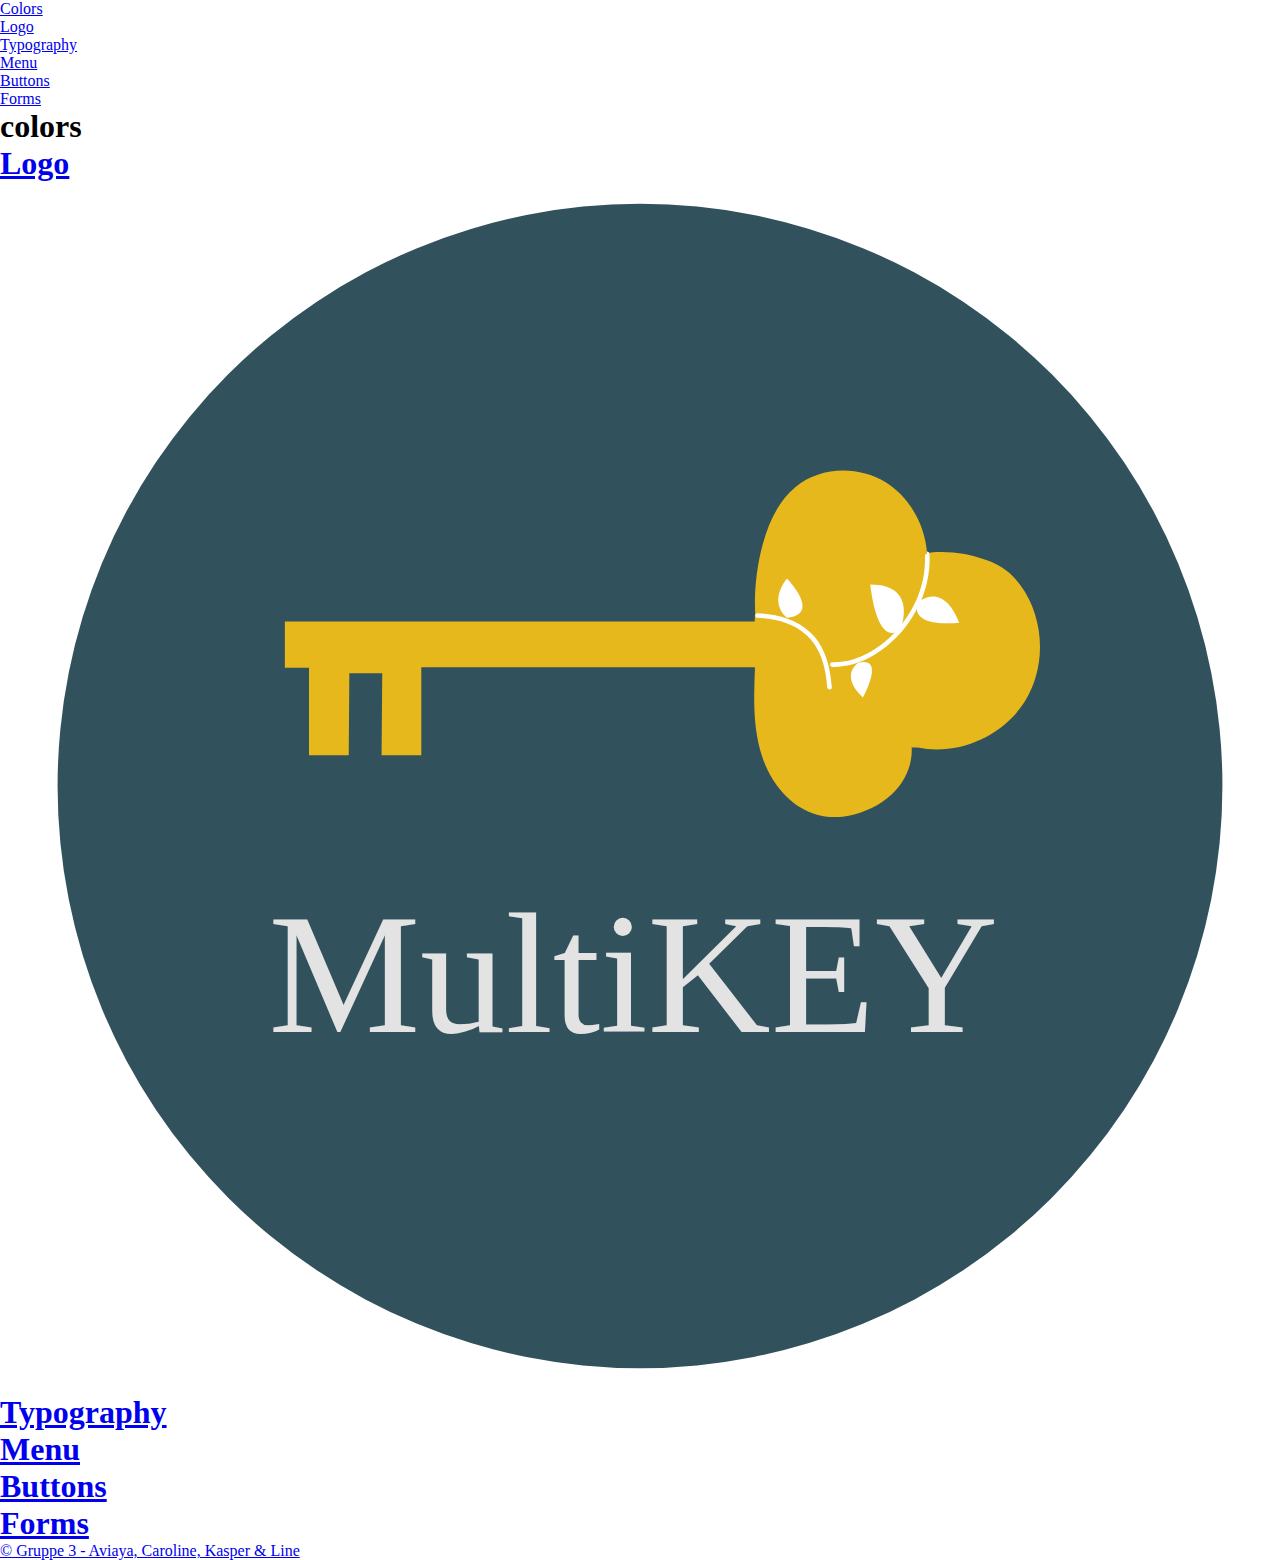
==== styleguide/index.html @ d41c7795 "html styleguide" ====
<!DOCTYPE html>
<html lang="en" dir="ltr">
  <head>
    <meta charset="utf-8">
    <meta name="viewport" content="width=device-width, initial-scale=1">
    <title>Multikey</title>
    <link rel="stylesheet" type="text/css" href="basic.css">

  <body>
  <header>
      <nav id="main-nav">
        <ul>
          <li><a href="#Colors">Colors</a></li>
          <li><a href="#Logo">Logo</a></li>
          <li><a href="#Typography">Typography</a></li>
          <li><a href="#Menu">Menu</a></li>
          <li><a href="#Buttons">Buttons</a></li>
          <li><a href="Forms">Forms</a></li>
        </ul>
      </nav>
  </header>

  <section id="Colors">
    <h1> colors </h1>
    <a href="#Logo">
  </section>

  <section id="Logo">
    <h1> Logo </h1>
    <a href="#Typography">
    <img src="img/Logo_multi.svg" alt="">
  </section>

  <section id="Typography">
    <h1> Typography </h1>
    <a href="#Menu">
  </section>

  <section id="Menu">
    <h1> Menu </h1>
    <a href="#Buttons">
  </section>

  <section id="Buttons">
    <h1> Buttons </h1>
    <a href="#Form">
  </section>

  <section id="Forms">
    <h1> Forms </h1>
  </section>

<footer>
  &copy; Gruppe 3 - Aviaya, Caroline, Kasper & Line
</footer>


  </body>
</html>
---- styleguide/basic.css ----
*{
  padding: 0;
  margin:0px;
}

section{
  
}
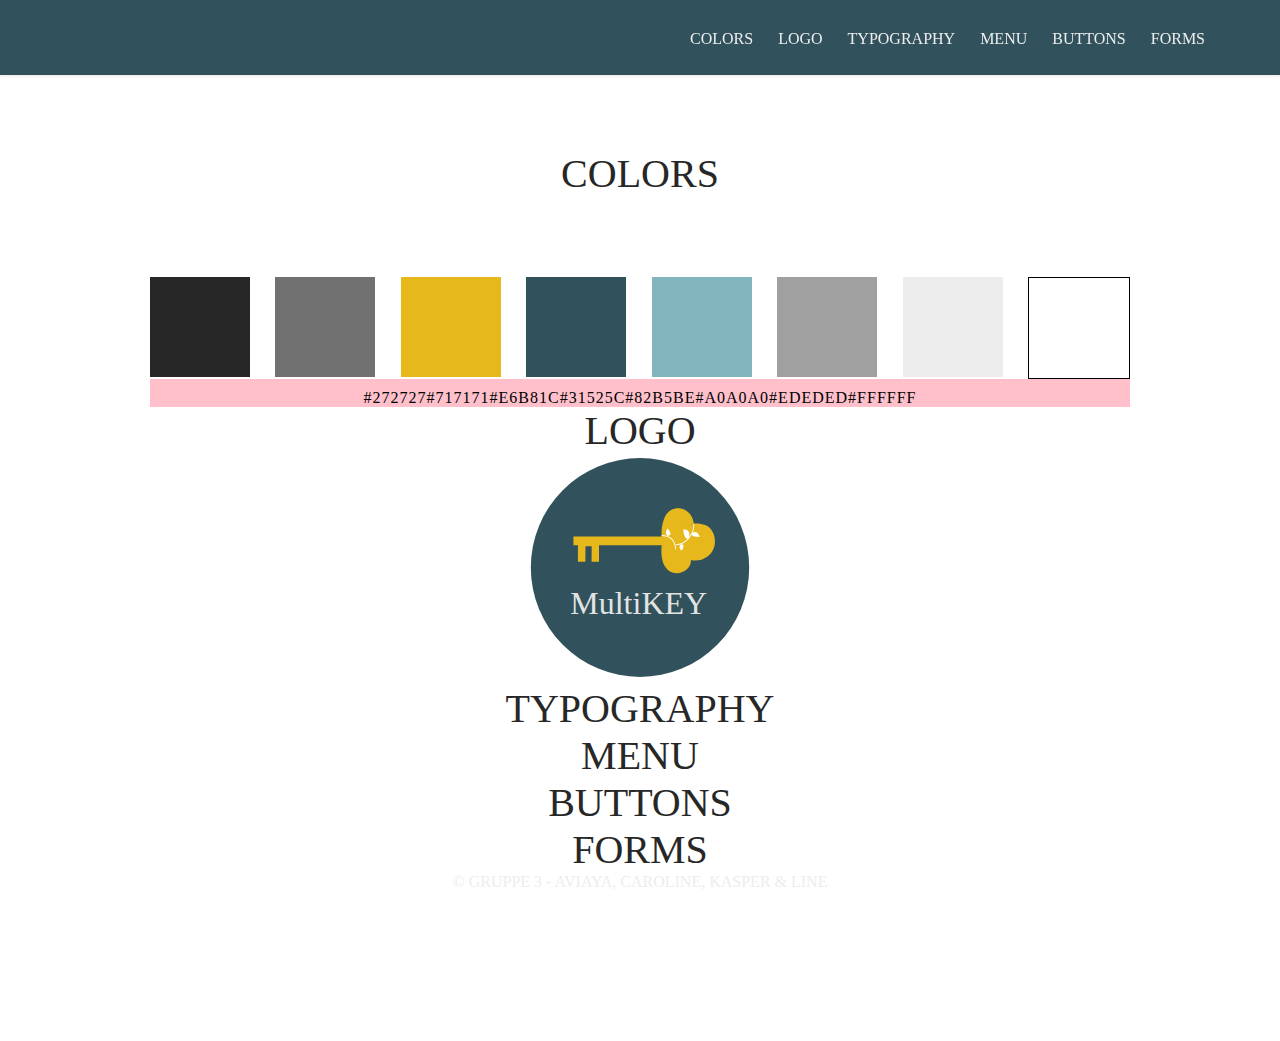
==== commit c97ace38: "styling" ====
--- a/styleguide/index.html
+++ b/styleguide/index.html
@@ -15,13 +15,36 @@
           <li><a href="#Typography">Typography</a></li>
           <li><a href="#Menu">Menu</a></li>
           <li><a href="#Buttons">Buttons</a></li>
-          <li><a href="Forms">Forms</a></li>
+          <li><a href="#Forms">Forms</a></li>
         </ul>
       </nav>
   </header>
 
+
   <section id="Colors">
     <h1> colors </h1>
+      <div class="wrapper">
+        <div class="box1"> </div>
+        <div class="box2"> </div>
+        <div class="box3"> </div>
+        <div class="box4"> </div>
+        <div class="box5"> </div>
+        <div class="box6"> </div>
+        <div class="box7"> </div>
+        <div class="box8"> </div>
+      </div>
+
+      <div class="wrappertext">
+        <div class="hex1">#272727</div>
+        <div class="hex2">#717171</div>
+        <div class="hex3">#E6B81C</div>
+        <div class="hex4">#31525C</div>
+        <div class="hex5">#82B5BE</div>
+        <div class="hex6">#A0A0A0</div>
+        <div class="hex7">#EDEDED</div>
+        <div class="hex8">#FFFFFF</div>
+      </div>
+
     <a href="#Logo">
   </section>
 
--- a/styleguide/basic.css
+++ b/styleguide/basic.css
@@ -3,6 +3,185 @@
   margin:0px;
 }
 
+body {
+  padding: 0;
+  margin: 150px;
+  height: 100%;
+  text-align: center;
+}
+
 section{
-  
+min-height: 100%;
 }
+
+a{
+  text-decoration: none;
+  font-family: "montserrat";
+  font-weight: 500;
+  color: #ededed;
+  text-transform: uppercase;
+}
+
+li{
+  list-style-type: none;
+  padding-top: 20px;
+  transition: all 900ms;
+  transition-duration:
+
+
+}
+
+h1{
+
+  font-family: "montserrat";
+  font-weight: 500;
+  color: #272727;
+  text-transform: uppercase;
+  font-size: 40px;
+}
+
+h2{
+  font-family: "montserrat";
+  font-weight: 500;
+  color: #272727;
+  text-transform: uppercase;
+}
+
+h3{
+  font-family: "montserrat";
+  font-weight: 500;
+  color: #272727;
+  text-transform: uppercase;
+}
+
+header{
+
+background-color: #31525C;
+width: 100%;
+height: 75px;
+position: fixed;
+top: 0;
+left: 0;
+box-shadow: 0 1px 3px rgba(0, 0, 0, 0.1);
+z-index: 1;
+
+}
+
+header nav{
+  float: right;
+  margin: 10px 50px 0 0;
+}
+
+header nav ul li {
+  float: left;
+  margin-right: 25px;
+}
+
+header nav ul li a{
+  font-size: 16px;
+}
+
+header nav ul li:hover {
+padding-top: 2px;
+}
+
+/* section color*/
+
+#Colors{
+
+}
+
+.wrapper{
+    display: flex;
+    flex-direction: row;
+    justify-content: center;
+    justify-content: space-between;
+    padding-top: 80px;
+
+}
+
+.box1{
+    background-color: #272727;
+    height: 100px;
+    width: 100px;
+    text-align: left;
+
+}
+
+.box2{
+    background-color: #717171;
+    height: 100px;
+    width: 100px;
+}
+
+.box3{
+    background-color: #e6b81c;
+    height: 100px;
+    width: 100px;
+}
+
+.box4{
+    background-color: #31525c;
+    height: 100px;
+    width: 100px;
+}
+
+.box5{
+    background-color: #82b5be;
+    height: 100px;
+    width: 100px;
+}
+.box6{
+    background-color: #a0a0a0;
+    height: 100px;
+    width: 100px;
+}
+
+.box7{
+    background-color: #ededed;
+    height: 100px;
+    width: 100px;
+}
+
+.box8{
+    background-color: #fff;
+    border-color: #000;
+    height: 100px;
+    width: 100px;
+    border: 1px;
+    border-style: solid;
+}
+
+.wrappertext{
+  display: flex;
+  flex-direction: row;
+  justify-content: center;
+  padding-top: 10px;
+  background-color: pink;
+  letter-spacing: 1px;
+  text-align: center;
+}
+
+
+
+#Logo img{
+  width: 240px;
+
+
+}
+
+#Typography{
+
+}
+
+#menu{
+
+}
+
+#Buttons{
+
+}
+
+#forms{
+
+}
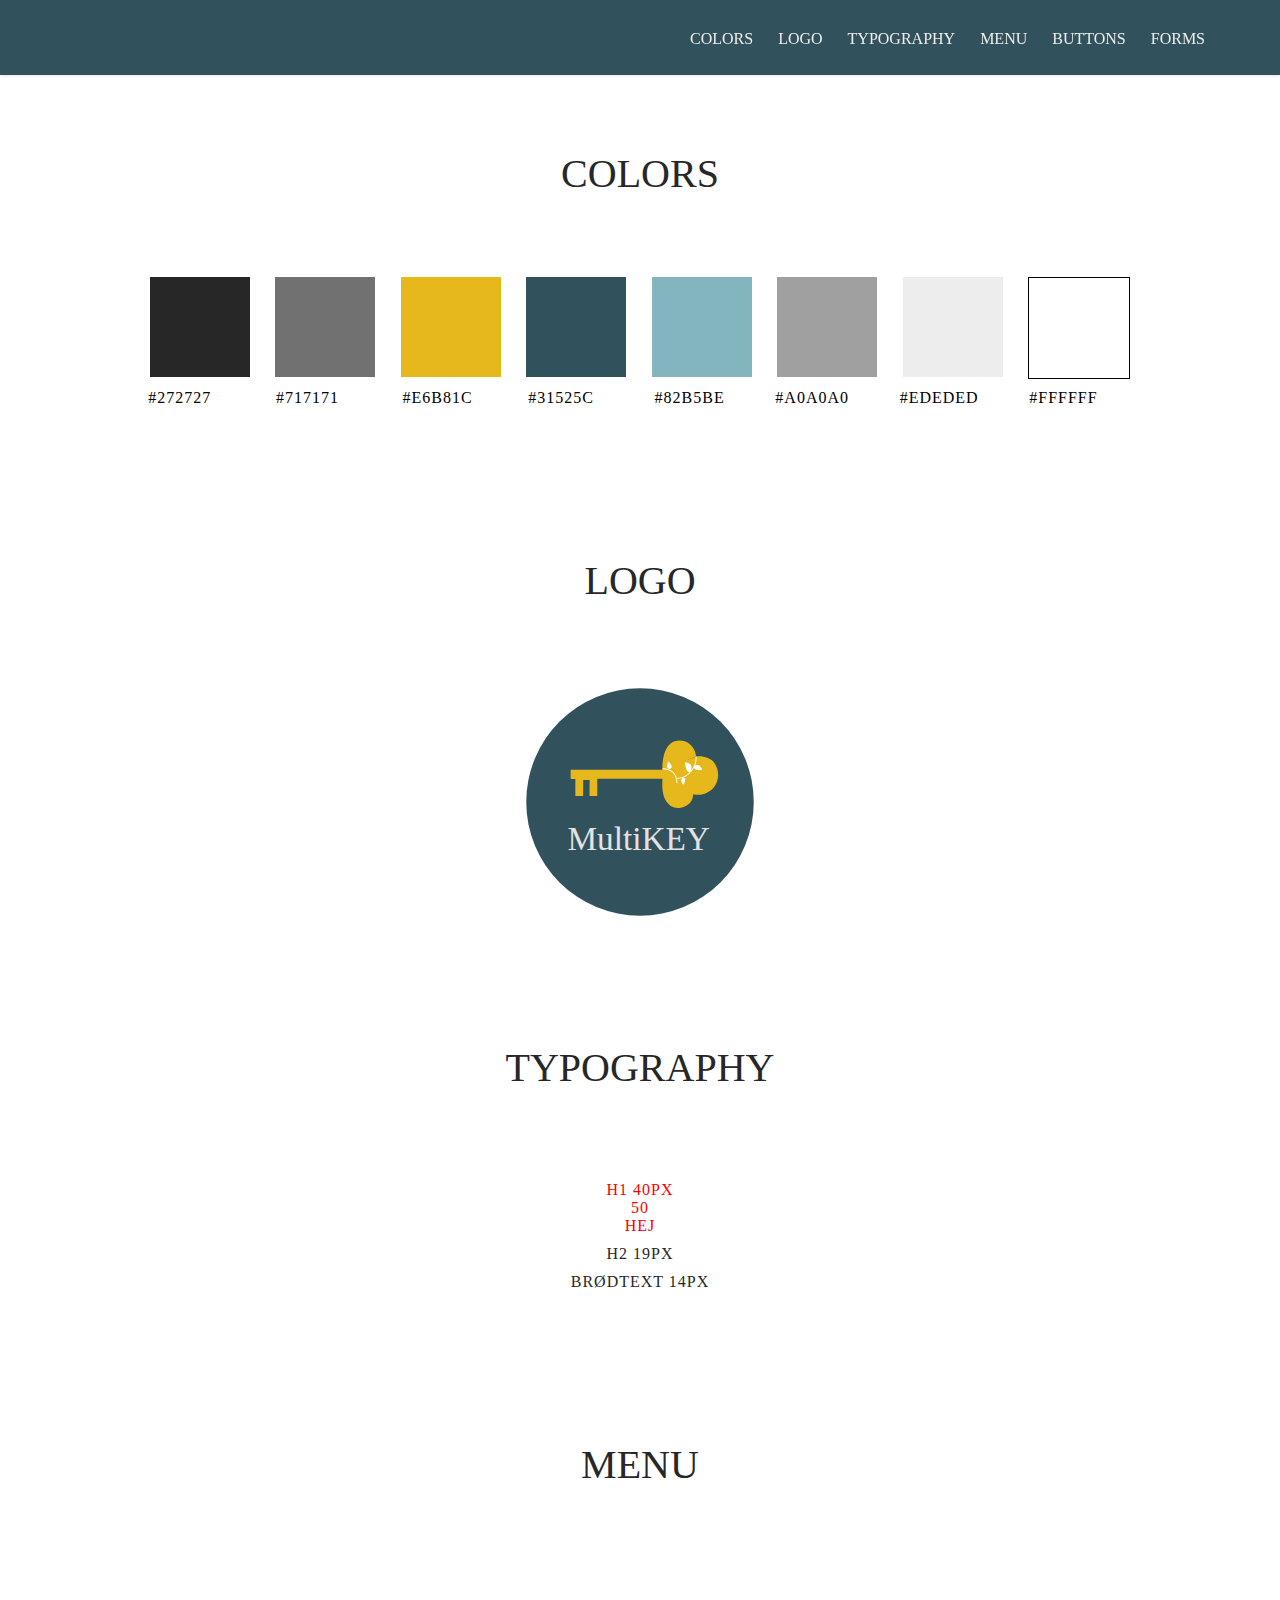
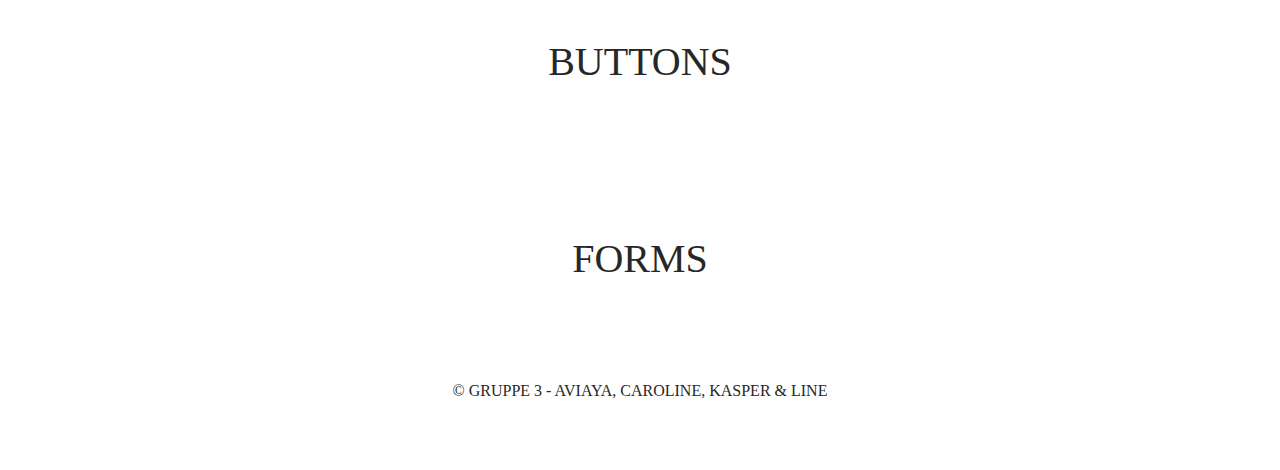
==== commit 4ac5350c: "styleguide" ====
--- a/styleguide/index.html
+++ b/styleguide/index.html
@@ -56,6 +56,15 @@
 
   <section id="Typography">
     <h1> Typography </h1>
+
+    <div class="wrappertypography">
+      <div class="typo1"> <p> h1 40px <br> 50 <br> hej </p> </div>
+      <div class="typo2"> h2 19px</div>
+      <div class="typo3"> brødtext 14px</div>
+
+    </div>
+
+
     <a href="#Menu">
   </section>
 
--- a/styleguide/basic.css
+++ b/styleguide/basic.css
@@ -3,15 +3,18 @@
   margin:0px;
 }
 
-body {
+html body {
   padding: 0;
-  margin: 150px;
+  margin-left: 150px;
+  margin-right: 150px;
+
   height: 100%;
   text-align: center;
 }
 
 section{
 min-height: 100%;
+padding-top: 150px;
 }
 
 a{
@@ -100,78 +103,122 @@
 
 }
 
-.box1{
-    background-color: #272727;
-    height: 100px;
-    width: 100px;
-    text-align: left;
-
-}
-
-.box2{
-    background-color: #717171;
-    height: 100px;
-    width: 100px;
-}
-
-.box3{
-    background-color: #e6b81c;
-    height: 100px;
-    width: 100px;
-}
-
-.box4{
-    background-color: #31525c;
-    height: 100px;
-    width: 100px;
-}
-
-.box5{
-    background-color: #82b5be;
-    height: 100px;
-    width: 100px;
-}
-.box6{
-    background-color: #a0a0a0;
-    height: 100px;
-    width: 100px;
-}
-
-.box7{
-    background-color: #ededed;
-    height: 100px;
-    width: 100px;
-}
-
-.box8{
-    background-color: #fff;
-    border-color: #000;
-    height: 100px;
-    width: 100px;
-    border: 1px;
-    border-style: solid;
-}
+  .box1{
+      background-color: #272727;
+      height: 100px;
+      width: 100px;
+  }
+
+  .box2{
+      background-color: #717171;
+      height: 100px;
+      width: 100px;
+  }
+
+  .box3{
+      background-color: #e6b81c;
+      height: 100px;
+      width: 100px;
+  }
+
+  .box4{
+      background-color: #31525c;
+      height: 100px;
+      width: 100px;
+  }
+
+  .box5{
+      background-color: #82b5be;
+      height: 100px;
+      width: 100px;
+  }
+  .box6{
+      background-color: #a0a0a0;
+      height: 100px;
+      width: 100px;
+  }
+
+  .box7{
+      background-color: #ededed;
+      height: 100px;
+      width: 100px;
+  }
+
+  .box8{
+      background-color: #fff;
+      border-color: #000;
+      height: 100px;
+      width: 100px;
+      border: 1px;
+      border-style: solid;
+  }
 
 .wrappertext{
   display: flex;
   flex-direction: row;
+  justify-content: space-around;
+  padding-top: 10px;
+  letter-spacing: 1px;
+}
+
+.hex1{
+margin-left: -27px;
+
+
+}
+.hex2{
+margin-left: 14px;
+
+}
+.hex3{
+margin-left: 13px;
+}
+
+.hex4{
+margin-left: 5px;
+}
+
+.hex5{
+margin-left: 10px;
+}
+
+.hex8{
+padding-right: 7px;
+}
+
+
+#Logo img{
+
+  padding-top: 80px;
+  width: 250px;
   justify-content: center;
-  padding-top: 10px;
-  background-color: pink;
+  align-items: center;
+}
+
+#Typography{
+  padding-top: 120px;
+  justify-content: center;
+  align-items: center;
+}
+
+.wrappertypography{
+  display: flex;
+  flex-direction: column;
+  padding-top: 10px;
   letter-spacing: 1px;
-  text-align: center;
-}
-
-
-
-#Logo img{
-  width: 240px;
-
-
-}
-
-#Typography{
-
+  color: #272727;
+}
+
+.typo1 p{
+  padding-top: 80px;
+  color: red;
+
+}
+.typo2{
+  padding-top: 10px;
+}
+.typo3{
+  padding-top: 10px;
 }
 
 #menu{
@@ -185,3 +232,10 @@
 #forms{
 
 }
+
+footer
+{
+  color: #272727;
+  padding: 70px;
+  padding-top: 100px;
+}
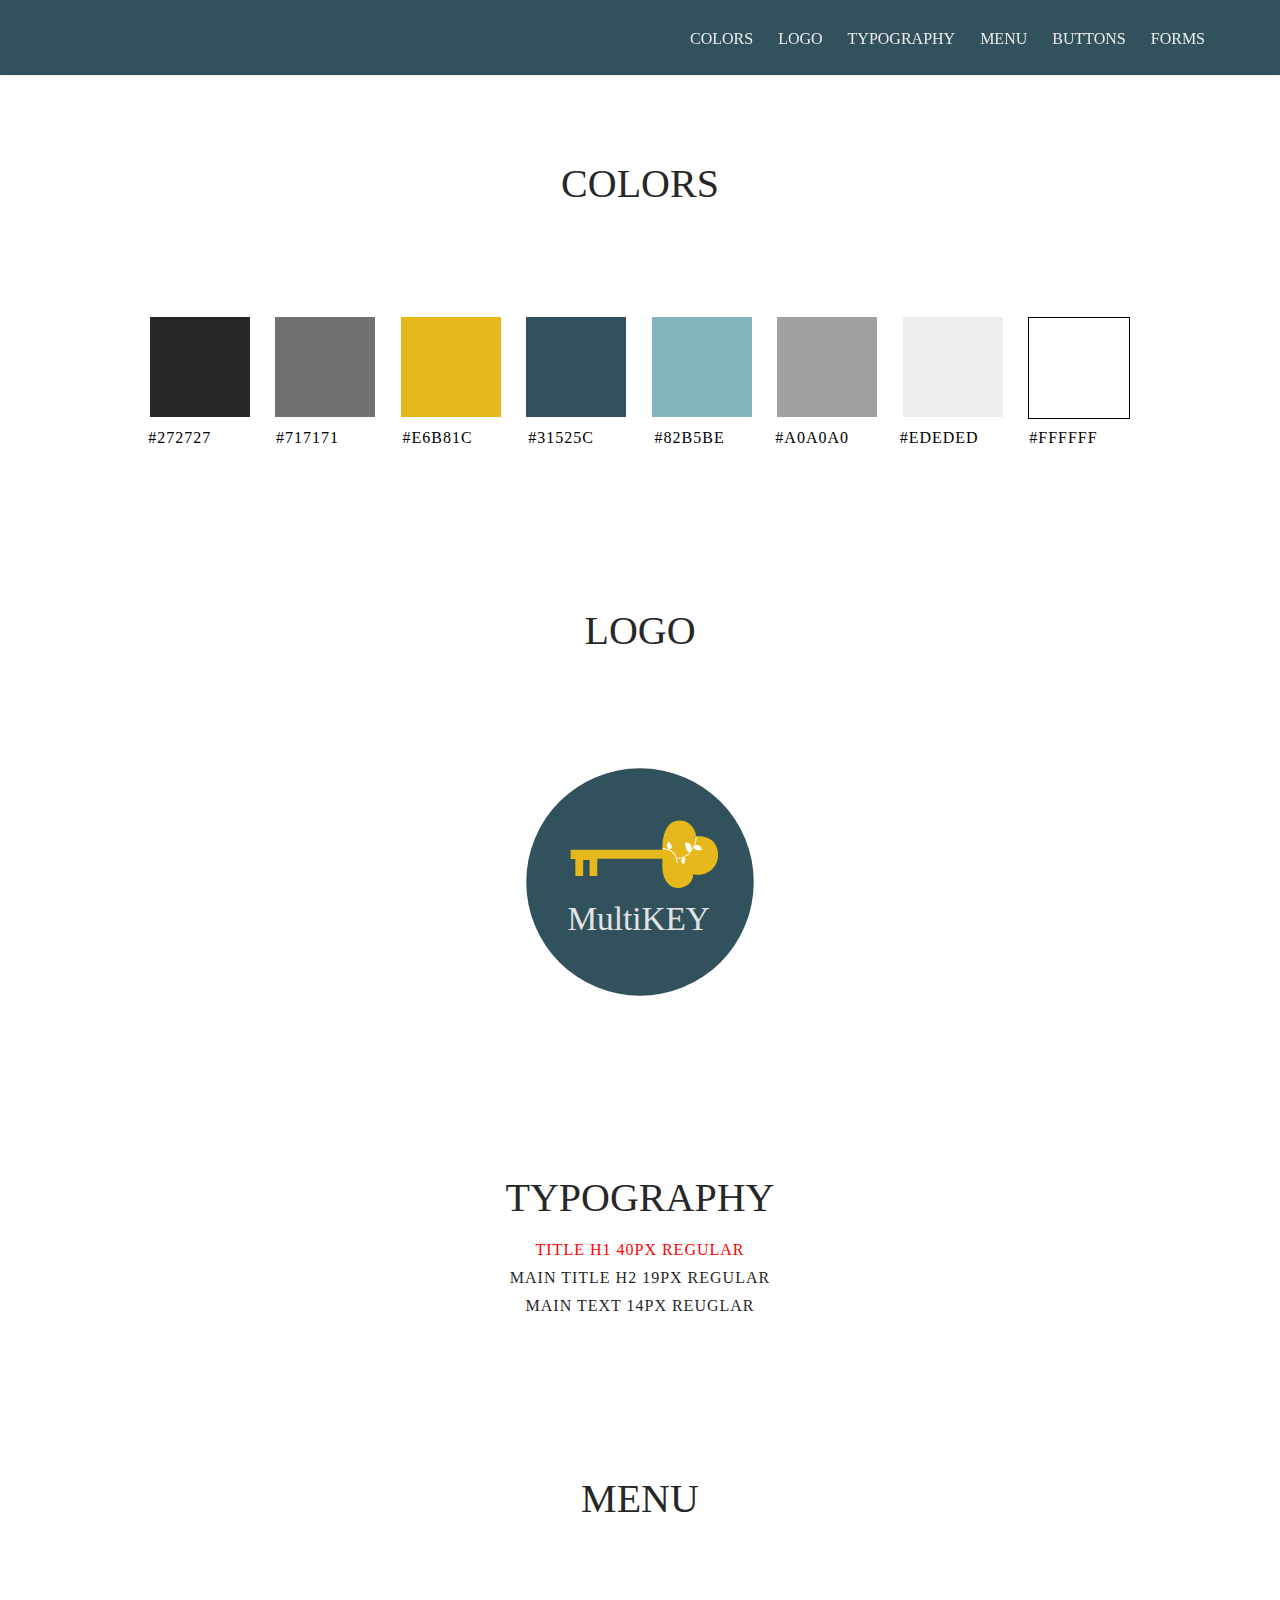
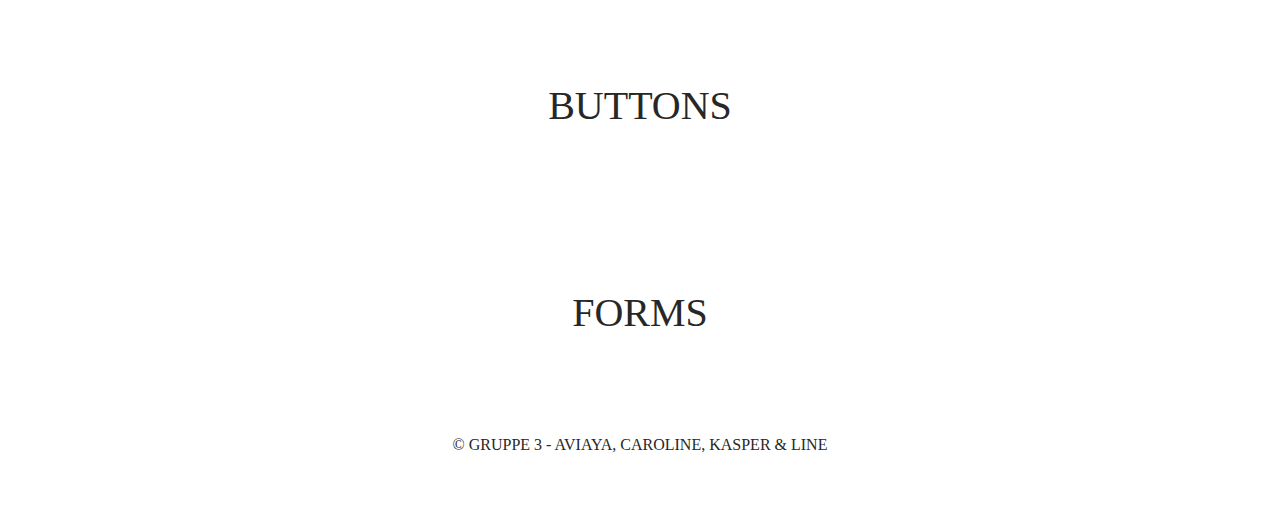
==== commit 51e46396: "j" ====
--- a/styleguide/index.html
+++ b/styleguide/index.html
@@ -58,9 +58,9 @@
     <h1> Typography </h1>
 
     <div class="wrappertypography">
-      <div class="typo1"> <p> h1 40px <br> 50 <br> hej </p> </div>
-      <div class="typo2"> h2 19px</div>
-      <div class="typo3"> brødtext 14px</div>
+      <div class="typo1"> <p> Title h1 40px regular </p> </div>
+      <div class="typo2"> <p> Main title h2 19px regular </p> </div>
+      <div class="typo3"> Main text 14px reuglar</div>
 
     </div>
 
--- a/styleguide/basic.css
+++ b/styleguide/basic.css
@@ -14,7 +14,7 @@
 
 section{
 min-height: 100%;
-padding-top: 150px;
+padding-top: 160px;
 }
 
 a{
@@ -99,7 +99,7 @@
     flex-direction: row;
     justify-content: center;
     justify-content: space-between;
-    padding-top: 80px;
+    padding-top: 110px;
 
 }
 
@@ -184,19 +184,24 @@
 
 .hex8{
 padding-right: 7px;
+
 }
 
 
 #Logo img{
 
-  padding-top: 80px;
+  padding-top: 110px;
   width: 250px;
   justify-content: center;
   align-items: center;
 }
 
+#logo h1{
+  margin-top: 20px;
+}
+
 #Typography{
-  padding-top: 120px;
+  padding-top: 170px;
   justify-content: center;
   align-items: center;
 }
@@ -210,7 +215,7 @@
 }
 
 .typo1 p{
-  padding-top: 80px;
+  padding-top: 10px;
   color: red;
 
 }
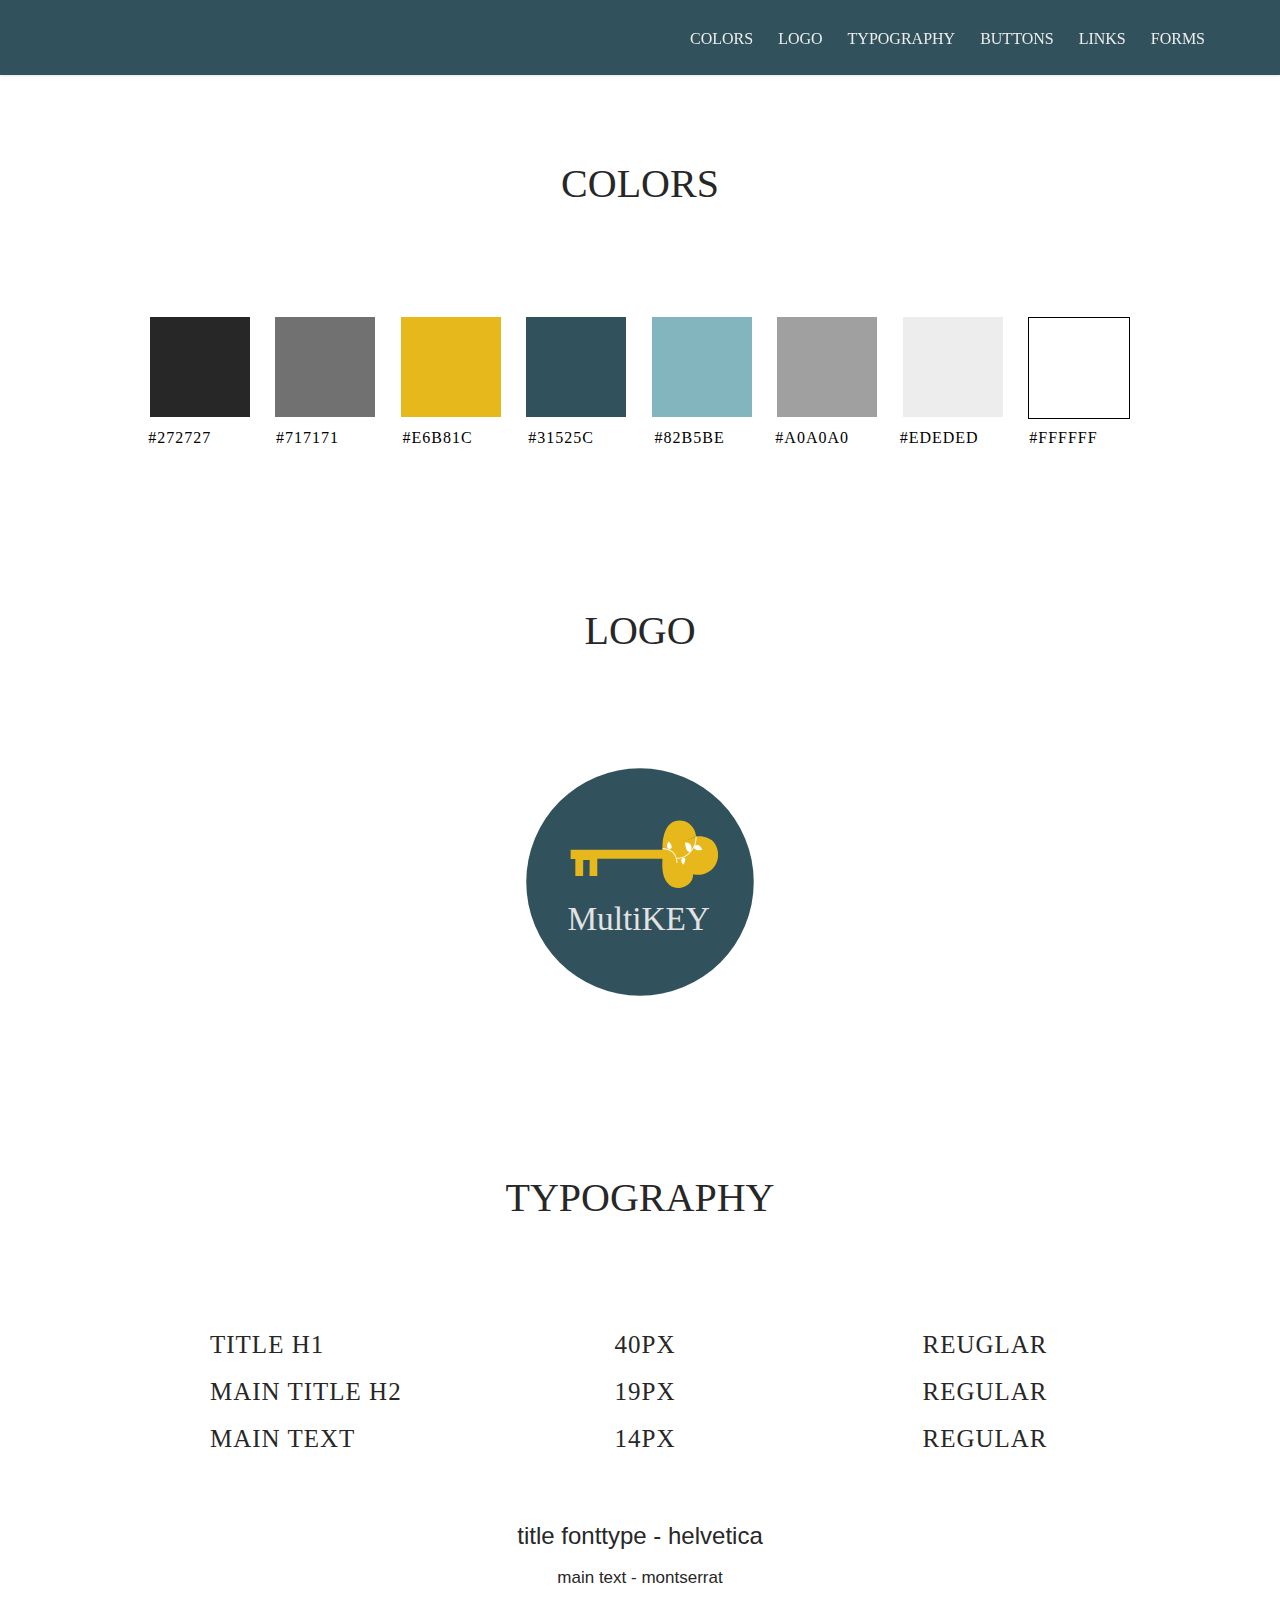
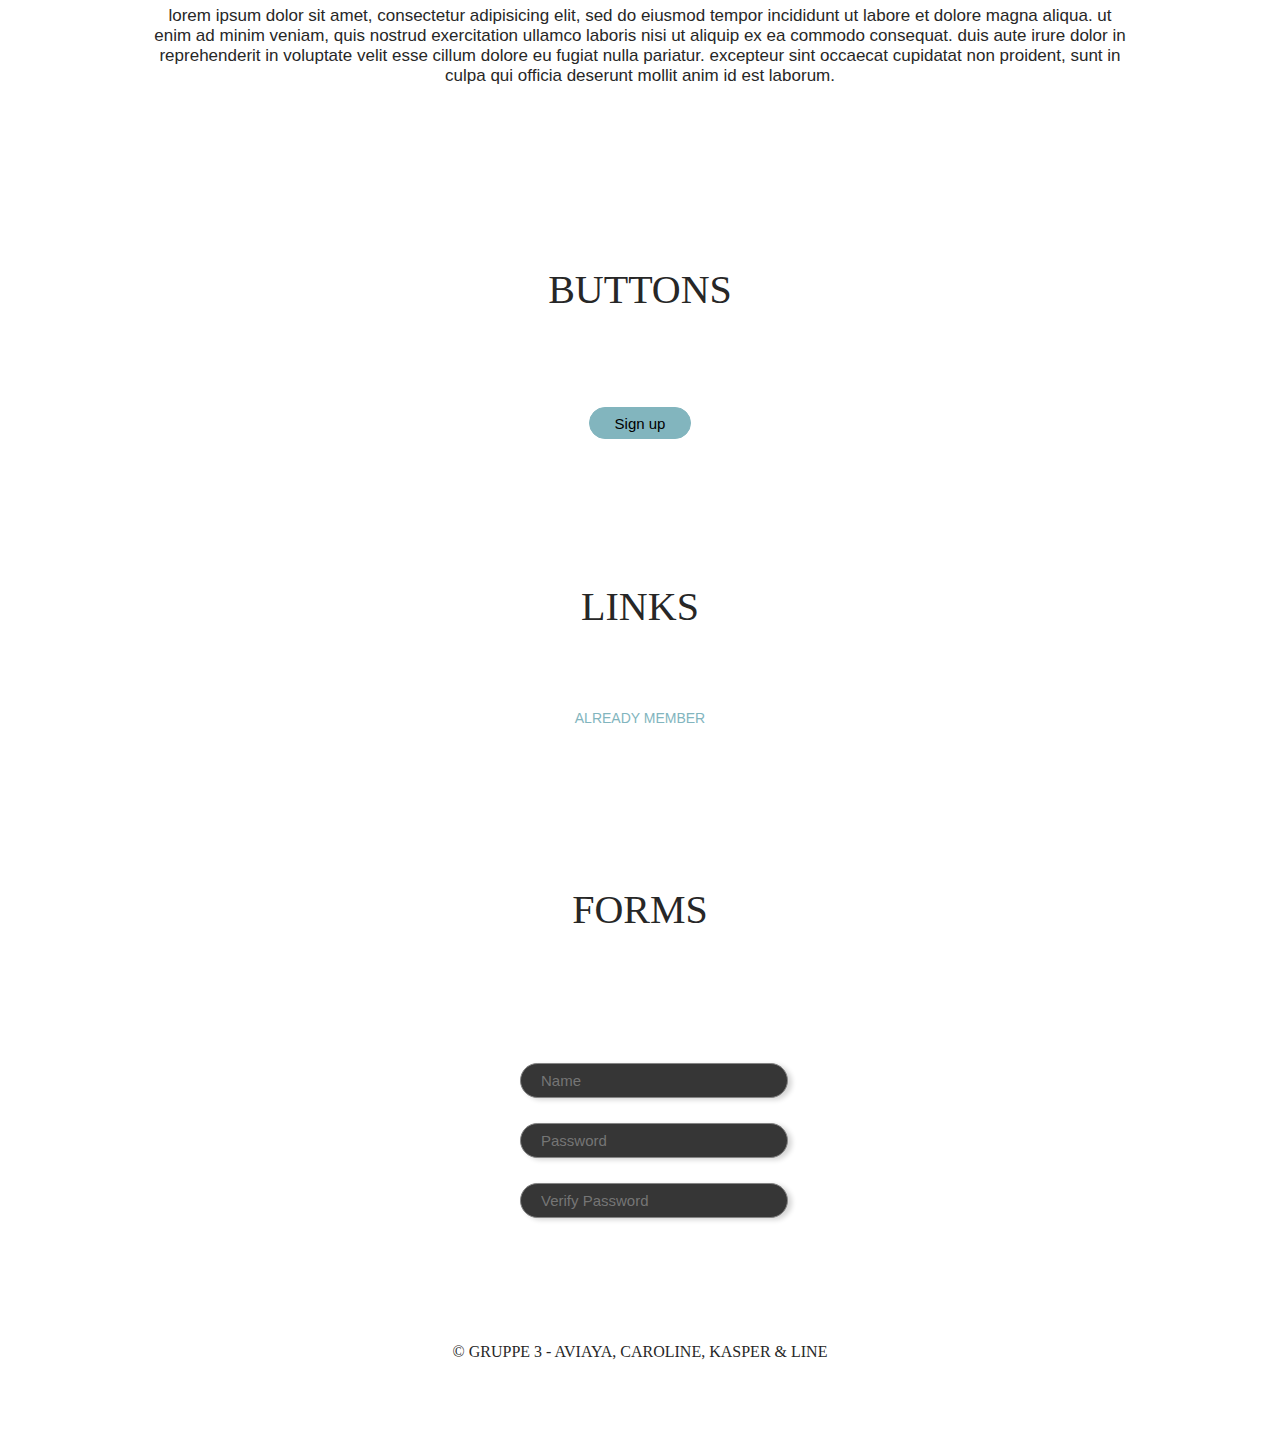
==== commit f4417385: "Styleguide næsten færdigt" ====
--- a/styleguide/index.html
+++ b/styleguide/index.html
@@ -13,8 +13,8 @@
           <li><a href="#Colors">Colors</a></li>
           <li><a href="#Logo">Logo</a></li>
           <li><a href="#Typography">Typography</a></li>
-          <li><a href="#Menu">Menu</a></li>
           <li><a href="#Buttons">Buttons</a></li>
+          <li><a href="#Forms">Links</a></li>
           <li><a href="#Forms">Forms</a></li>
         </ul>
       </nav>
@@ -58,28 +58,48 @@
     <h1> Typography </h1>
 
     <div class="wrappertypography">
-      <div class="typo1"> <p> Title h1 40px regular </p> </div>
-      <div class="typo2"> <p> Main title h2 19px regular </p> </div>
-      <div class="typo3"> Main text 14px reuglar</div>
-
+      <div class="boxtitle">Title h1<br>Main title h2<br>main text</div>
+      <div class="boxsize">40px<br>19px<br>14px</div>
+      <div class="boxregular">reuglar<br>regular<br>regular</div>
     </div>
 
-
-    <a href="#Menu">
-  </section>
-
-  <section id="Menu">
-    <h1> Menu </h1>
+    <div class="fonttype1">
+      <h3> Title fonttype - Helvetica </h3> <br>
+      <h4> main text - Montserrat </h4> <br>
+      <h4> Lorem ipsum dolor sit amet, consectetur adipisicing elit, sed do eiusmod tempor incididunt ut labore et dolore magna aliqua. Ut enim ad minim veniam, quis nostrud exercitation ullamco laboris nisi ut aliquip ex ea commodo consequat. Duis aute irure dolor in reprehenderit in voluptate velit esse cillum dolore eu fugiat nulla pariatur. Excepteur sint occaecat cupidatat non proident, sunt in culpa qui officia deserunt mollit anim id est laborum.<h4>
+      <br>
+      </div>
     <a href="#Buttons">
   </section>
 
+
   <section id="Buttons">
     <h1> Buttons </h1>
+
+    <div class="button"><button type="submit" name="Sign up">Sign up</button></div>
+
+
+    <a href="#Links">
+  </section>
+
+  <section id="#Links">
+    <h1> Links </h1>
+
+    <div class="member">Already member</div>
+
+
     <a href="#Form">
   </section>
 
   <section id="Forms">
     <h1> Forms </h1>
+    <section class="input">
+      <form>
+        <input type="text" name="name" placeholder="Name">
+        <input type="password" name="password" placeholder="Password">
+        <input type="text" name="vpassword" placeholder="Verify Password">
+      </form>
+    </section>
   </section>
 
 <footer>
--- a/styleguide/basic.css
+++ b/styleguide/basic.css
@@ -47,14 +47,14 @@
   font-family: "montserrat";
   font-weight: 500;
   color: #272727;
-  text-transform: uppercase;
+  text-transform: lowercase;
 }
 
 h3{
   font-family: "montserrat";
   font-weight: 500;
   color: #272727;
-  text-transform: uppercase;
+  text-transform: lowercase;
 }
 
 header{
@@ -208,25 +208,62 @@
 
 .wrappertypography{
   display: flex;
-  flex-direction: column;
-  padding-top: 10px;
+  justify-content: center;
+  flex-direction: row;
+  padding-top: 100px;
   letter-spacing: 1px;
   color: #272727;
-}
-
-.typo1 p{
-  padding-top: 10px;
-  color: red;
-
-}
-.typo2{
-  padding-top: 10px;
-}
-.typo3{
-  padding-top: 10px;
-}
-
-#menu{
+  font-size: 25px;
+  line-height: 47px;
+}
+
+
+.boxtitle {
+  display: flex;
+  flex-direction: column;
+  text-align: left;
+  width: 33.33%;
+  margin-left: 60px;
+}
+.boxsize{
+  display: flex;
+  flex-direction: column;
+  text-align: center;
+  width: 33.33%;
+  margin-right: 50px;
+}
+.boxregular{
+  display: flex;
+  flex-direction: column;
+  width: 33.33%;
+}
+
+.fonttype1{
+  display: flex;
+  justify-content: center;
+  flex-direction: column;
+  align-items: center;
+
+}
+
+h3{
+  padding-top: 60px;
+  text-align: center;
+  font-weight: 400;
+  font-size: 24px;
+  text-transform: lowercase;
+  color: #272727;
+  font-family: helvetica;
+  width: 70%;
+  justify-content: center;
+}
+
+h4 {
+  text-transform: lowercase;
+  font-size: 17px;
+  font-family: helvetica;
+  font-weight: 100;
+  color: #272727;
 
 }
 
@@ -234,9 +271,75 @@
 
 }
 
+.button{
+  display: flex;
+  justify-content: center;
+  align-items: center;
+  margin-top: 110px;
+
+}
+
+button{
+  color:  #000;
+  font-size: 15px;
+  font-family: 'Montserrat', sans-serif;
+  background-color: #82B5BE;
+  border-color: #82b5be;
+  border-style: solid;
+  border-width: thin;
+  border-radius: 28px;
+  radius: 50%;
+  height: 32px;
+  position: absolute;
+  width: 8%;
+
+}
+
+#links{
+}
+
+.member{
+  font-size: 14px;
+  font-family: 'Montserrat', sans-serif;
+  color: #82B5BE;
+  display: flex;
+  justify-content: center;
+  padding-top: 80px;
+}
+
 #forms{
 
 }
+
+.input{
+  display: flex;
+  flex-direction: column;
+  min-height: 50px;
+  width: 27%;
+  margin-top: -30px;
+
+}
+
+input{
+  width: 93%;
+  background-color: #363636;
+  border: 1px solid #848484;
+  color: #EDEDED;
+  font-family: 'Montserrat', sans-serif;
+  font-size: 15px;
+  font-weight: 400;
+  padding-top: 8px;
+  padding-bottom: 8px;
+  padding-left: 20px;
+  margin-bottom: 25px;
+  margin-left: 370px;
+  border-radius: 30px;
+  -webkit-box-shadow: 4px 2px 5px 0px rgba(0,0,0,0.16);
+  -moz-box-shadow: 4px 2px 5px 0px rgba(0,0,0,0.16);
+  box-shadow: 4px 2px 5px 0px rgba(0,0,0,0.16);
+
+}
+
 
 footer
 {
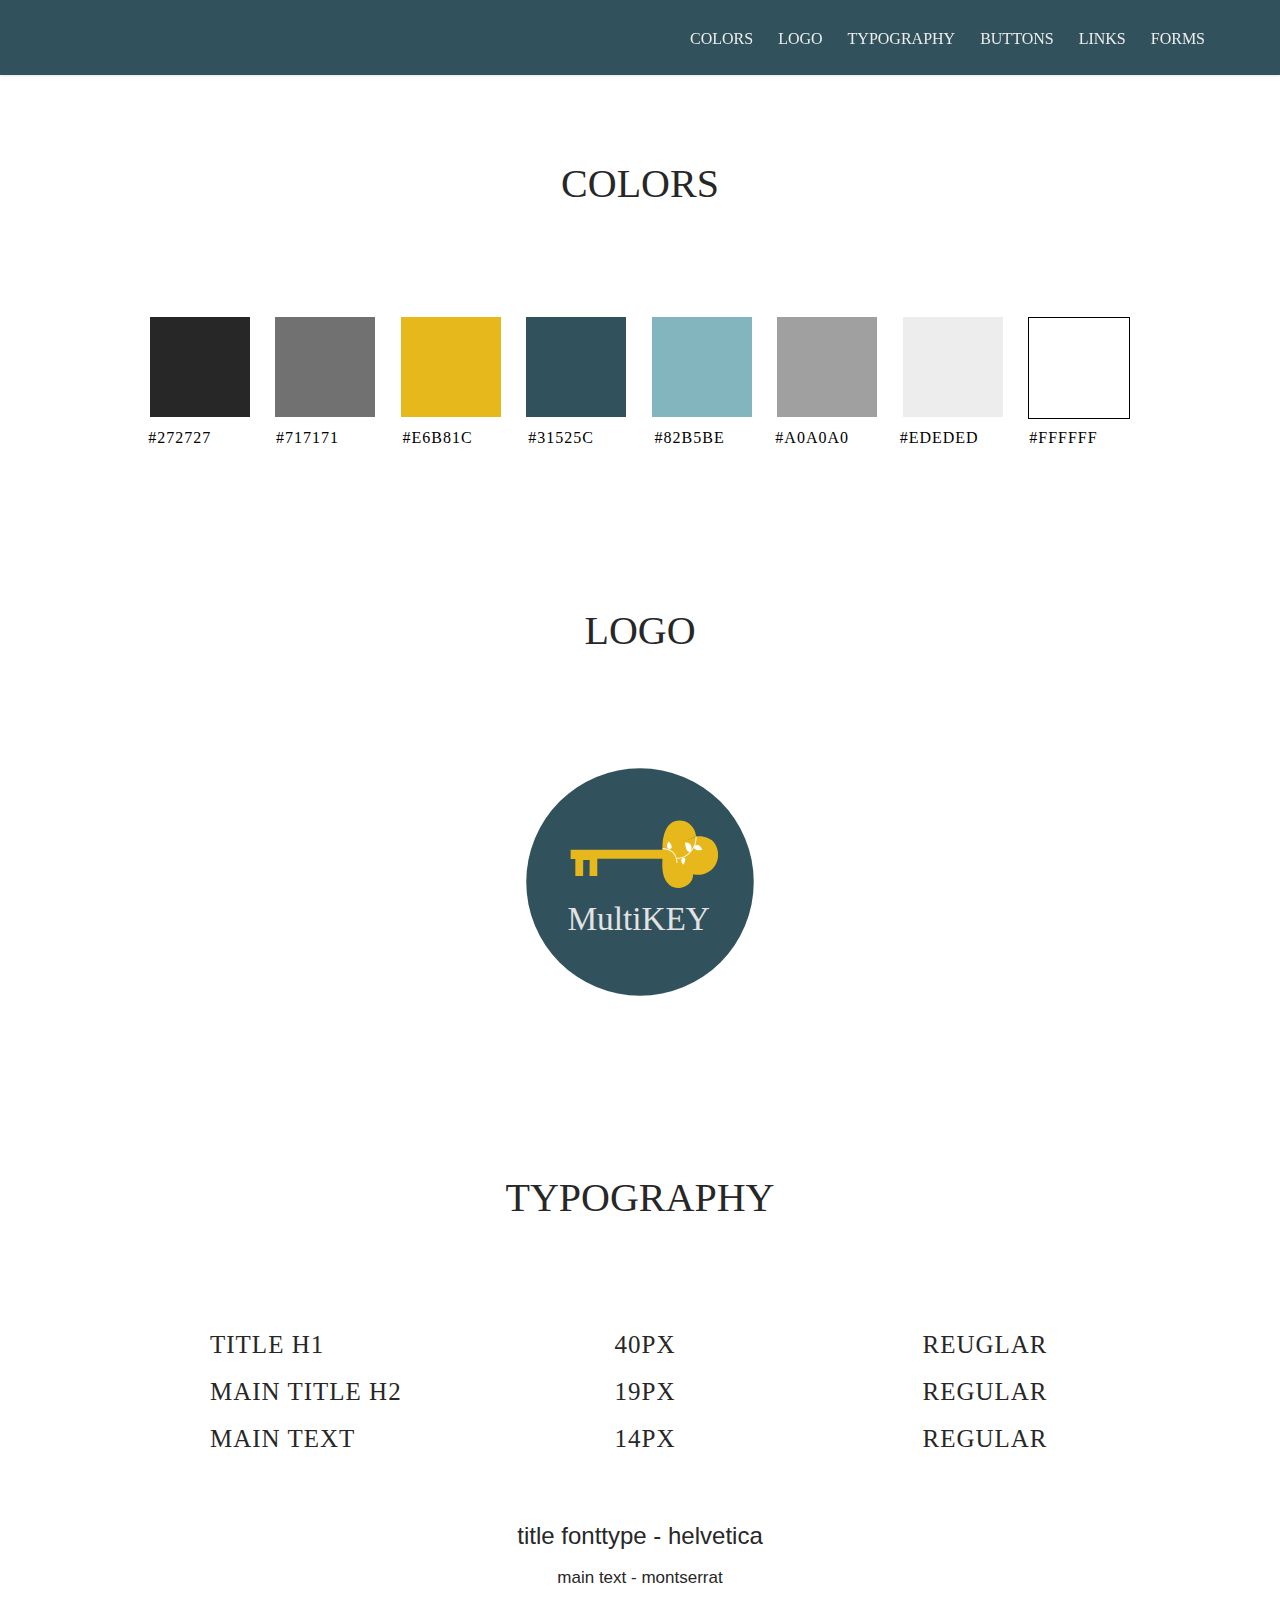
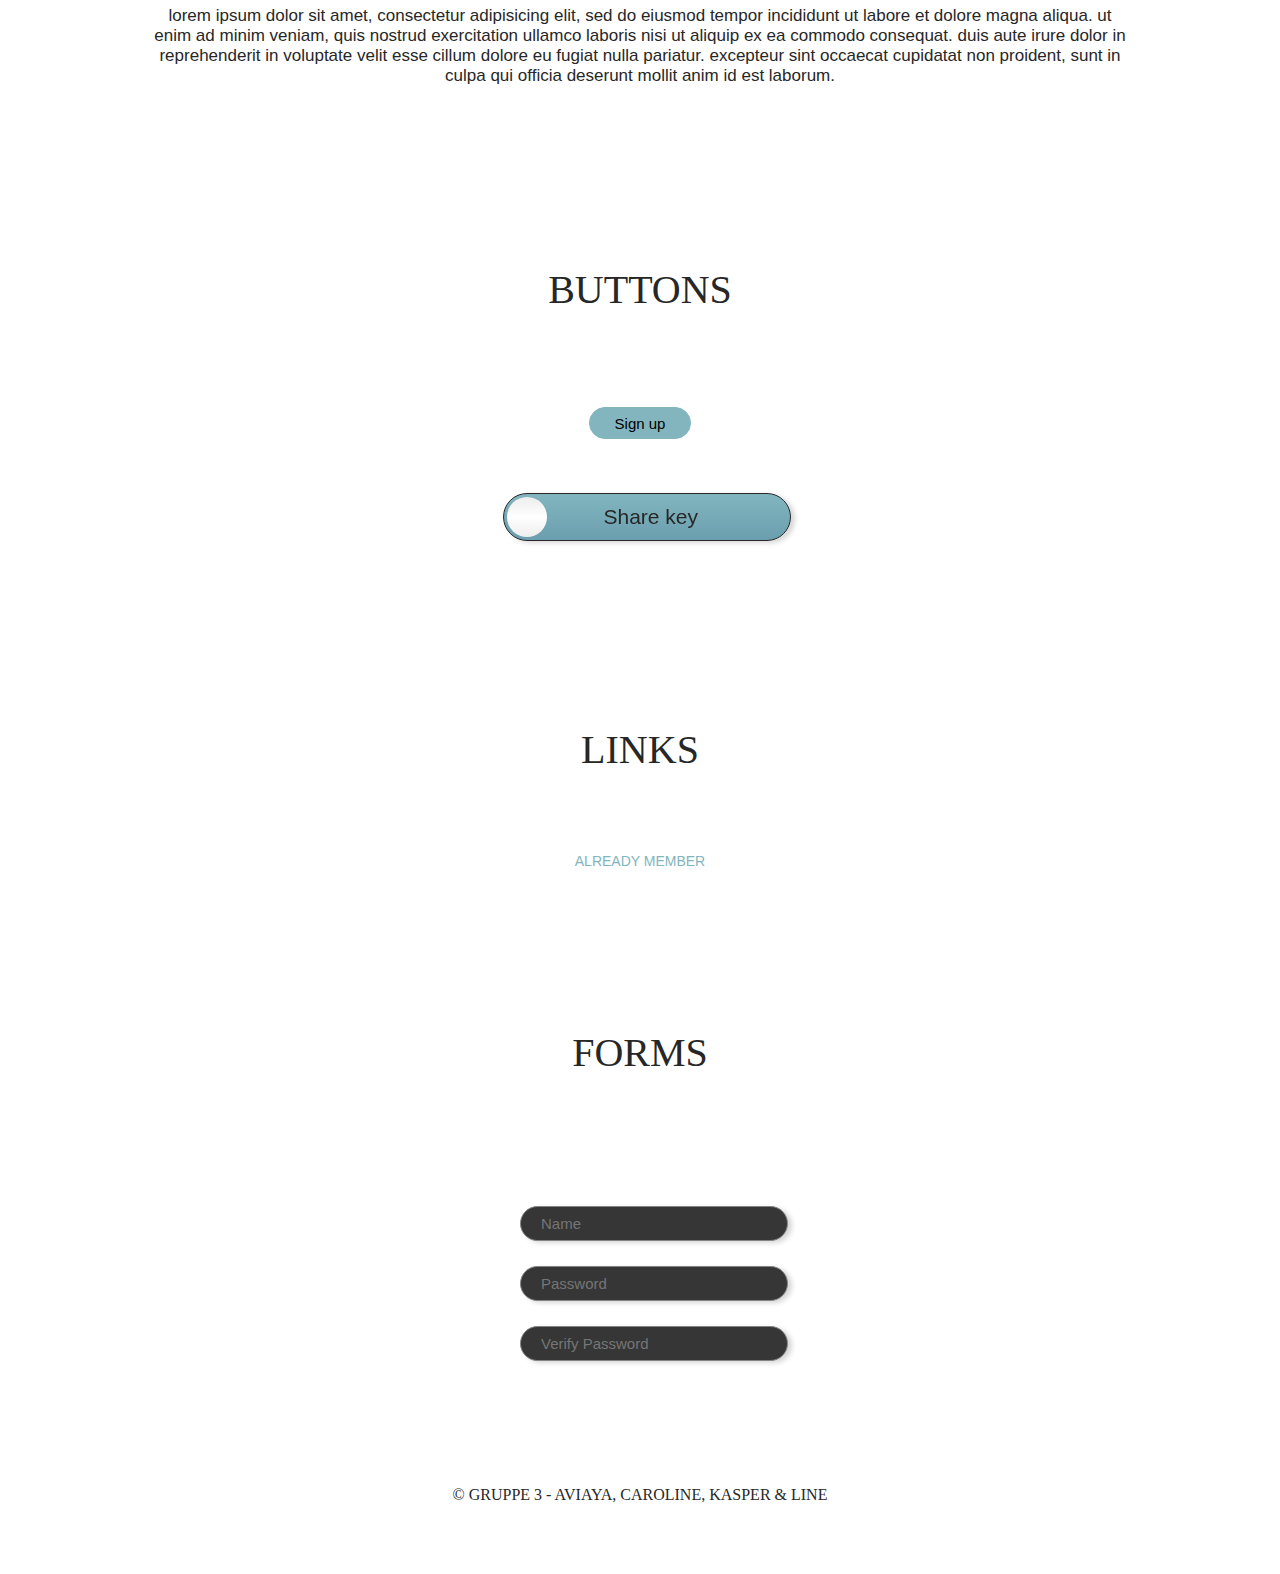
==== commit ca44c53a: "Swipe knap tilføjet" ====
--- a/styleguide/index.html
+++ b/styleguide/index.html
@@ -79,6 +79,10 @@
     <div class="button"><button type="submit" name="Sign up">Sign up</button></div>
 
 
+    <div class="swipe"> <input type="range" class="slideToUnlock" value="0" max="100"> </div>
+
+
+
     <a href="#Links">
   </section>
 
--- a/styleguide/basic.css
+++ b/styleguide/basic.css
@@ -341,6 +341,55 @@
 }
 
 
+
+.swipe input[type="range"] {
+    width: 280px;
+    height: 40px;
+    background: -webkit-gradient(linear, 0 0, 0 bottom, from(#82B5BE), to(#6B9FAF));
+    -webkit-appearance: none;
+    border-radius: 32px;
+    padding: 3px;
+    transition: opacity 0.5s;
+    position: relative;
+    margin-left: 13px;
+    border-color: #272727;
+    margin-top: 70px;
+
+}
+
+.swipe input[type="range"]::-webkit-slider-thumb {
+    -webkit-appearance: none;
+    border-radius: 32px;
+    background: -webkit-linear-gradient(top, #ededed 0%,#fff 50%,#fff 51%,#ededed 100%);
+    z-index: 1;
+    width: 40px;
+    position: relative;
+    height: 40px;
+}
+
+.swipe input[type="range"]:before {
+    content: "Share key";
+    color: #272727;
+    position: absolute;
+    left: 100px;
+    top: 11px;
+    z-index: 1;
+    font-size: 21px;
+}
+
+.swipe input[type="range"]::-webkit-slider-thumb:before {
+    color: #8a8a8a;
+    position: absolute;
+    left: 5px;
+    top: -10px;
+    z-index: 1;
+    font-size: 56px;
+    font-weight: bold;
+    content: "→";
+}
+
+
+
 footer
 {
   color: #272727;
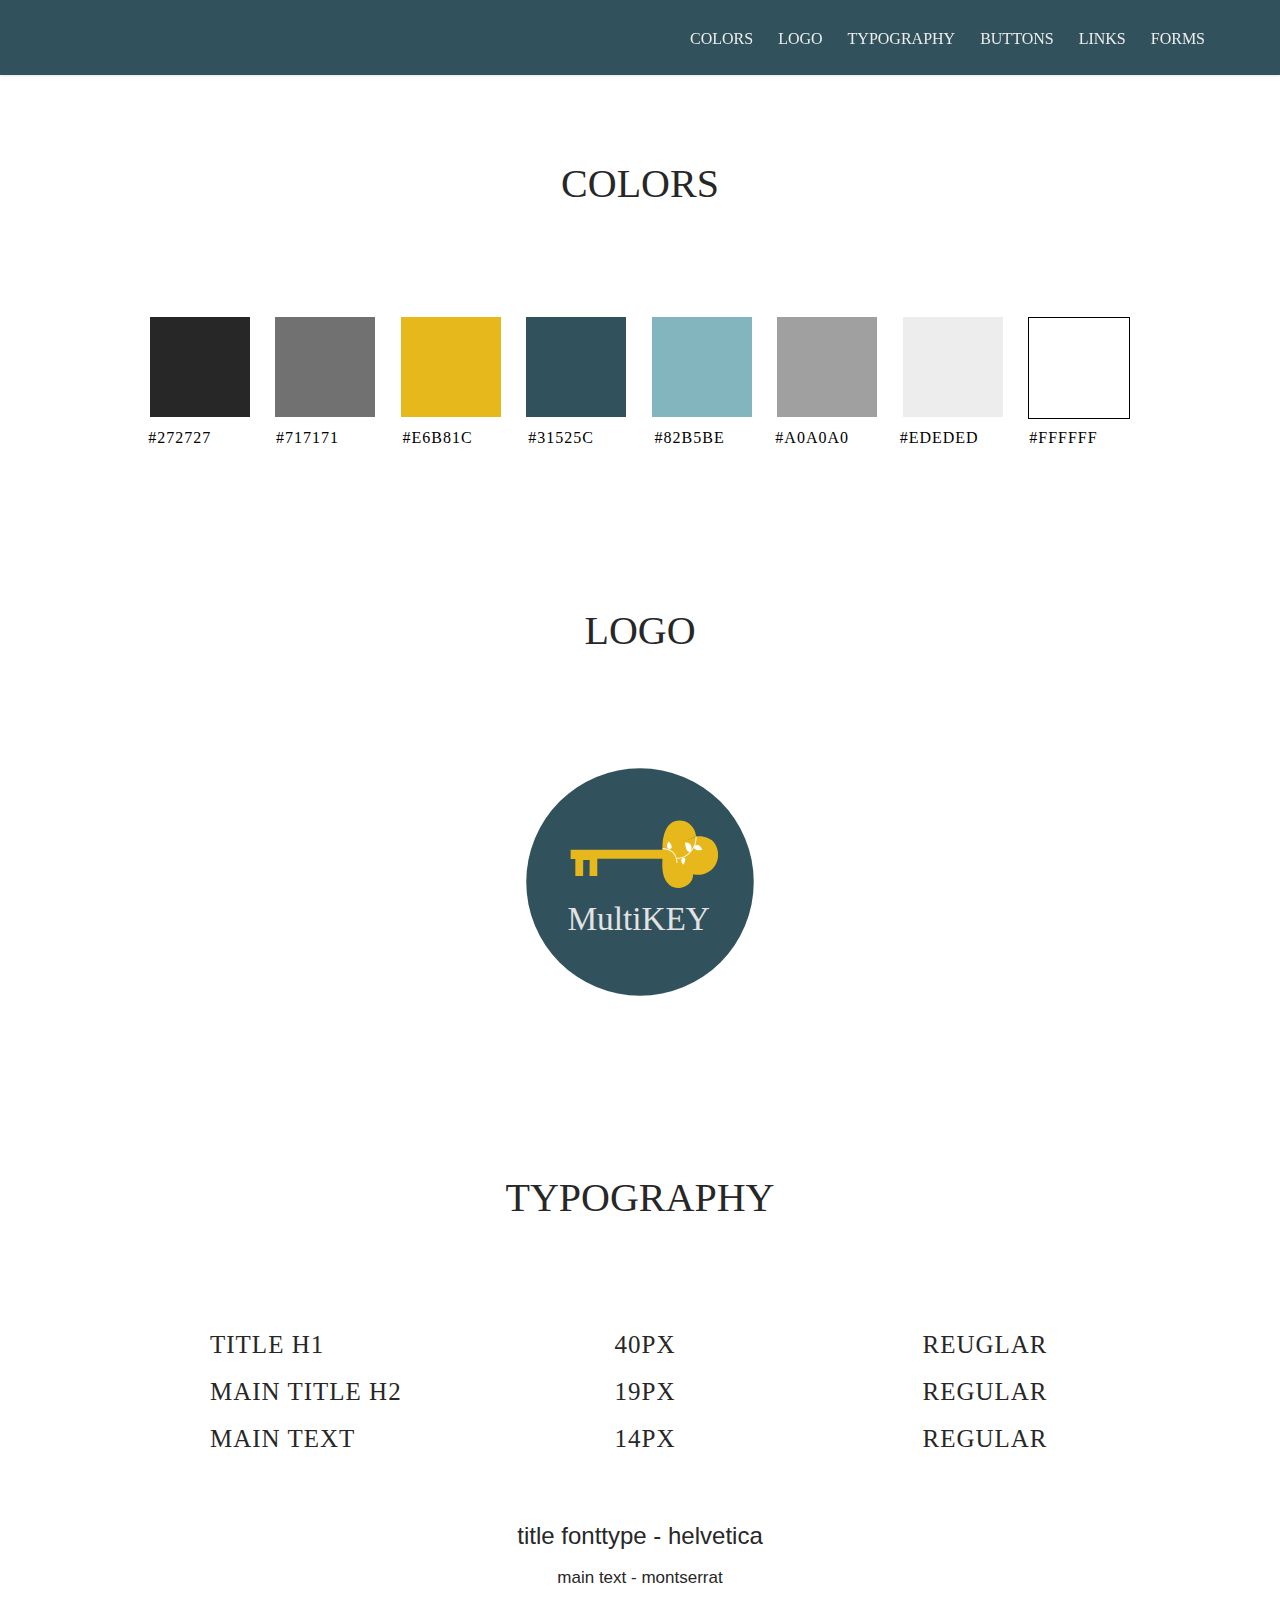
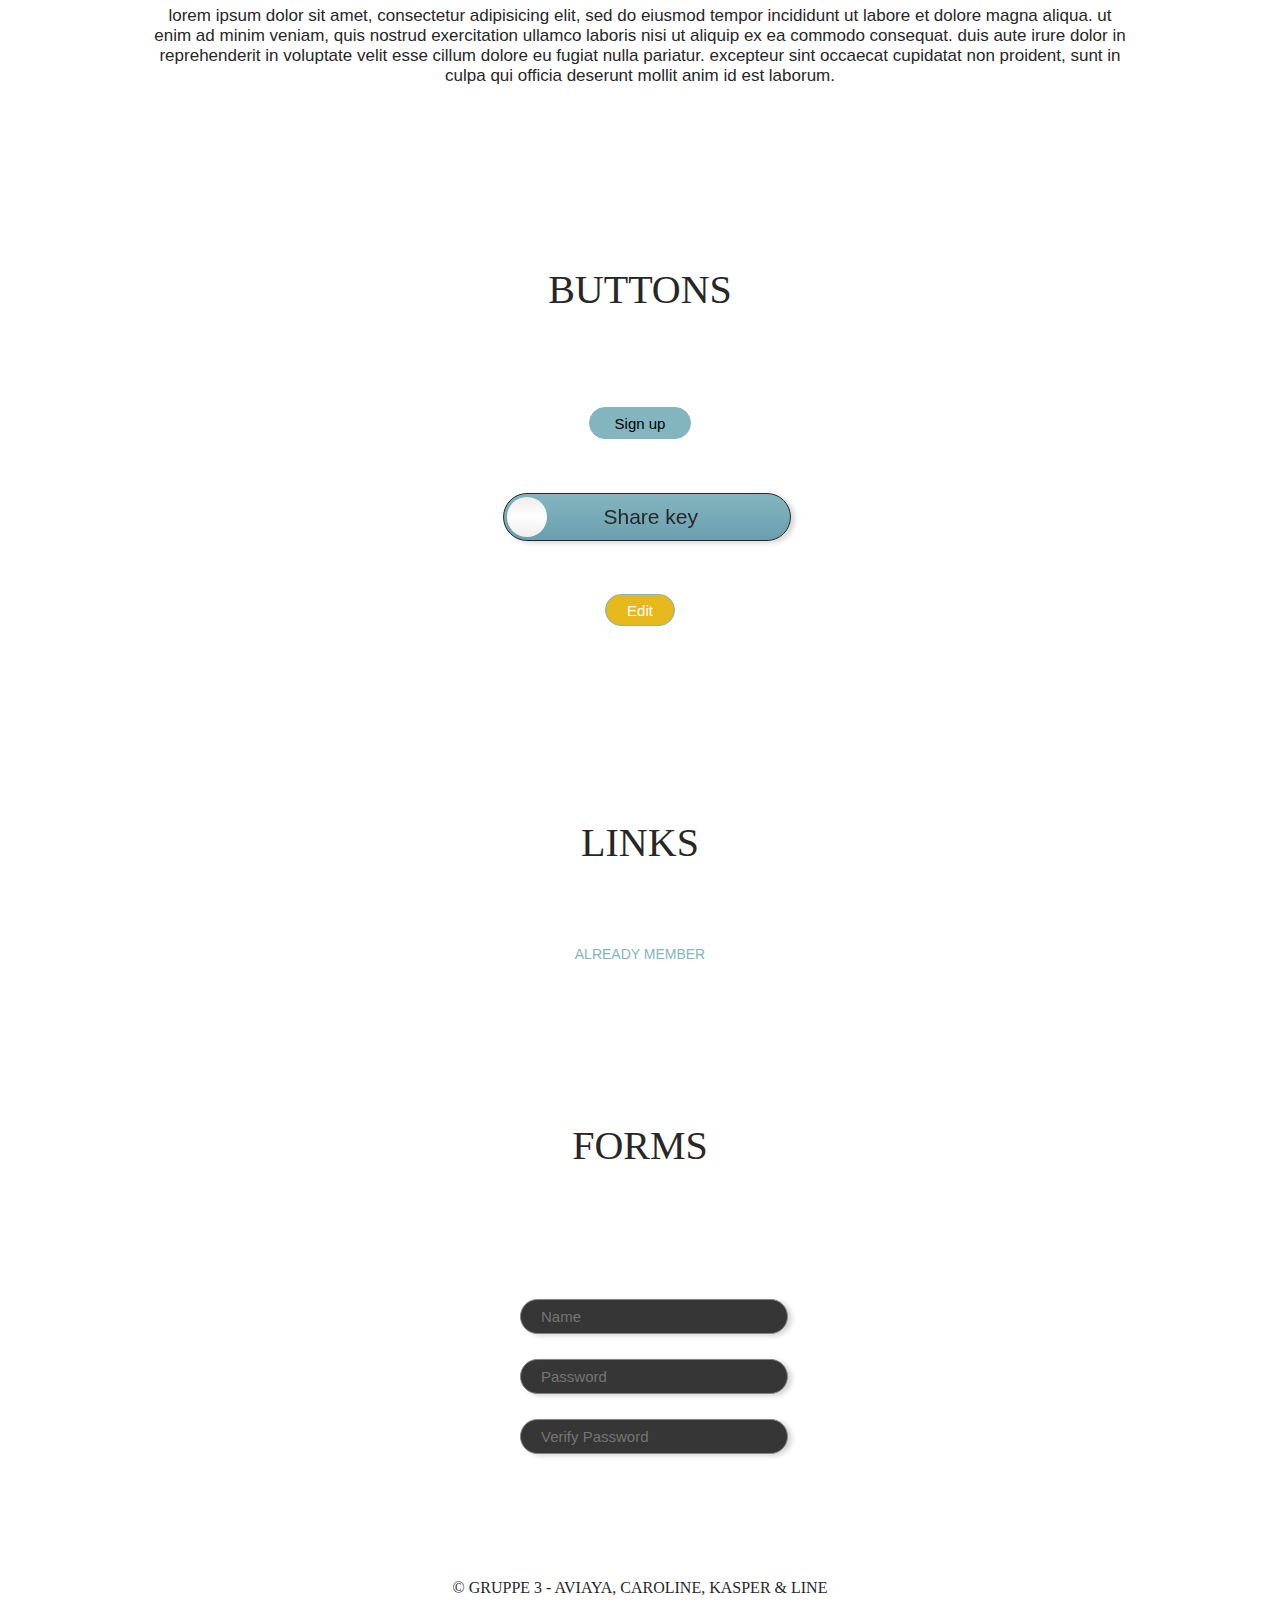
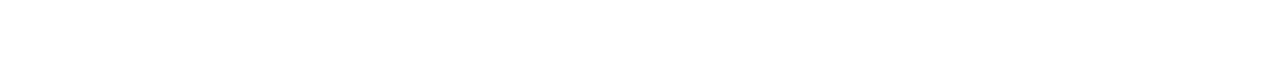
==== commit 0cb8cec2: "styleguide færdig" ====
--- a/styleguide/index.html
+++ b/styleguide/index.html
@@ -78,8 +78,9 @@
 
     <div class="button"><button type="submit" name="Sign up">Sign up</button></div>
 
+    <div class="swipe"> <input type="range" class="slideToUnlock" value="0" max="100"> </div>
 
-    <div class="swipe"> <input type="range" class="slideToUnlock" value="0" max="100"> </div>
+    <div class="button-edit"><button>Edit</button></div>
 
 
 
--- a/styleguide/basic.css
+++ b/styleguide/basic.css
@@ -294,6 +294,29 @@
   width: 8%;
 
 }
+
+.button-edit{
+  display: flex;
+  justify-content: center;
+  align-items: center;
+  flex-direction: column;
+  margin-top: 4.5%;
+  margin-bottom: 5%;
+  width: 100%;
+}
+
+.button-edit button{
+  display: flex;
+  justify-content: center;
+  align-items: center;
+  flex-direction: column;
+  background-color:#E6B81C;
+  padding: 5px;
+  width: 5.5%;
+  color: #fff;
+  border-radius: 30px;
+
+}'
 
 #links{
 }
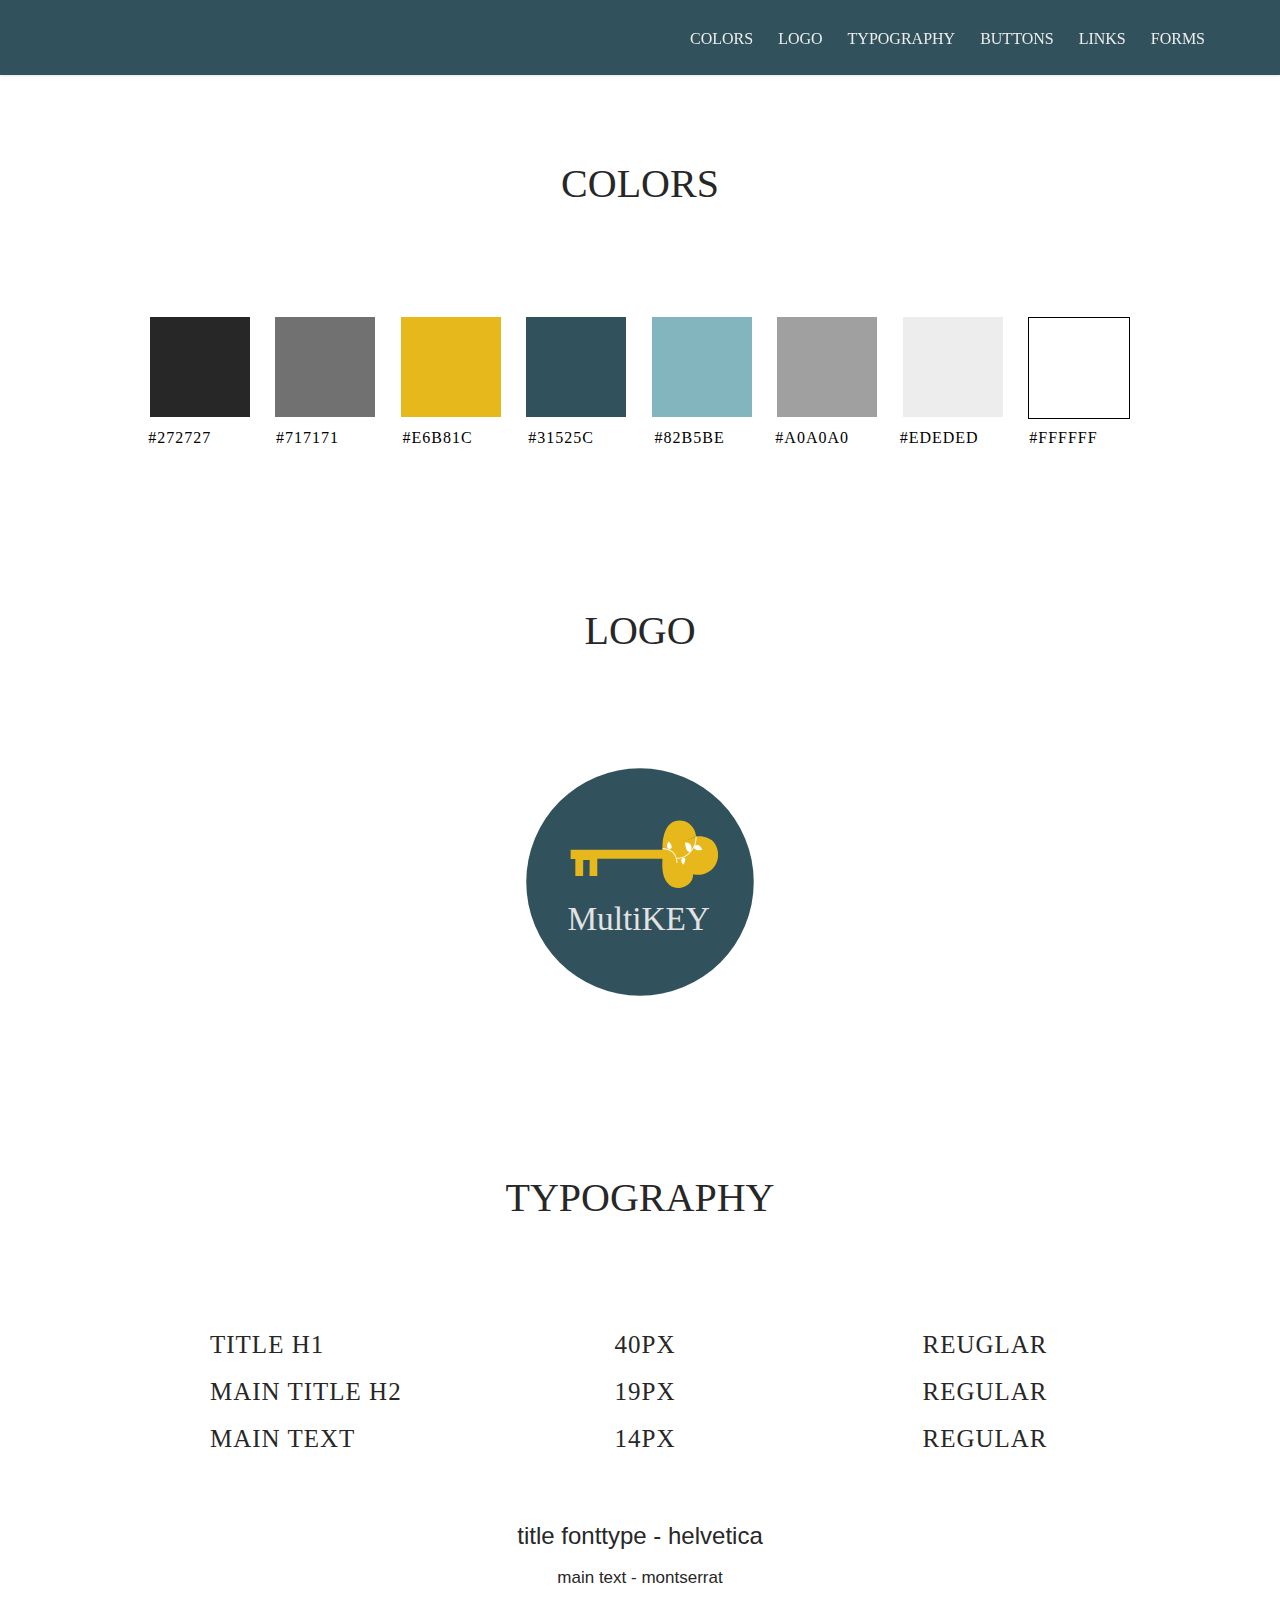
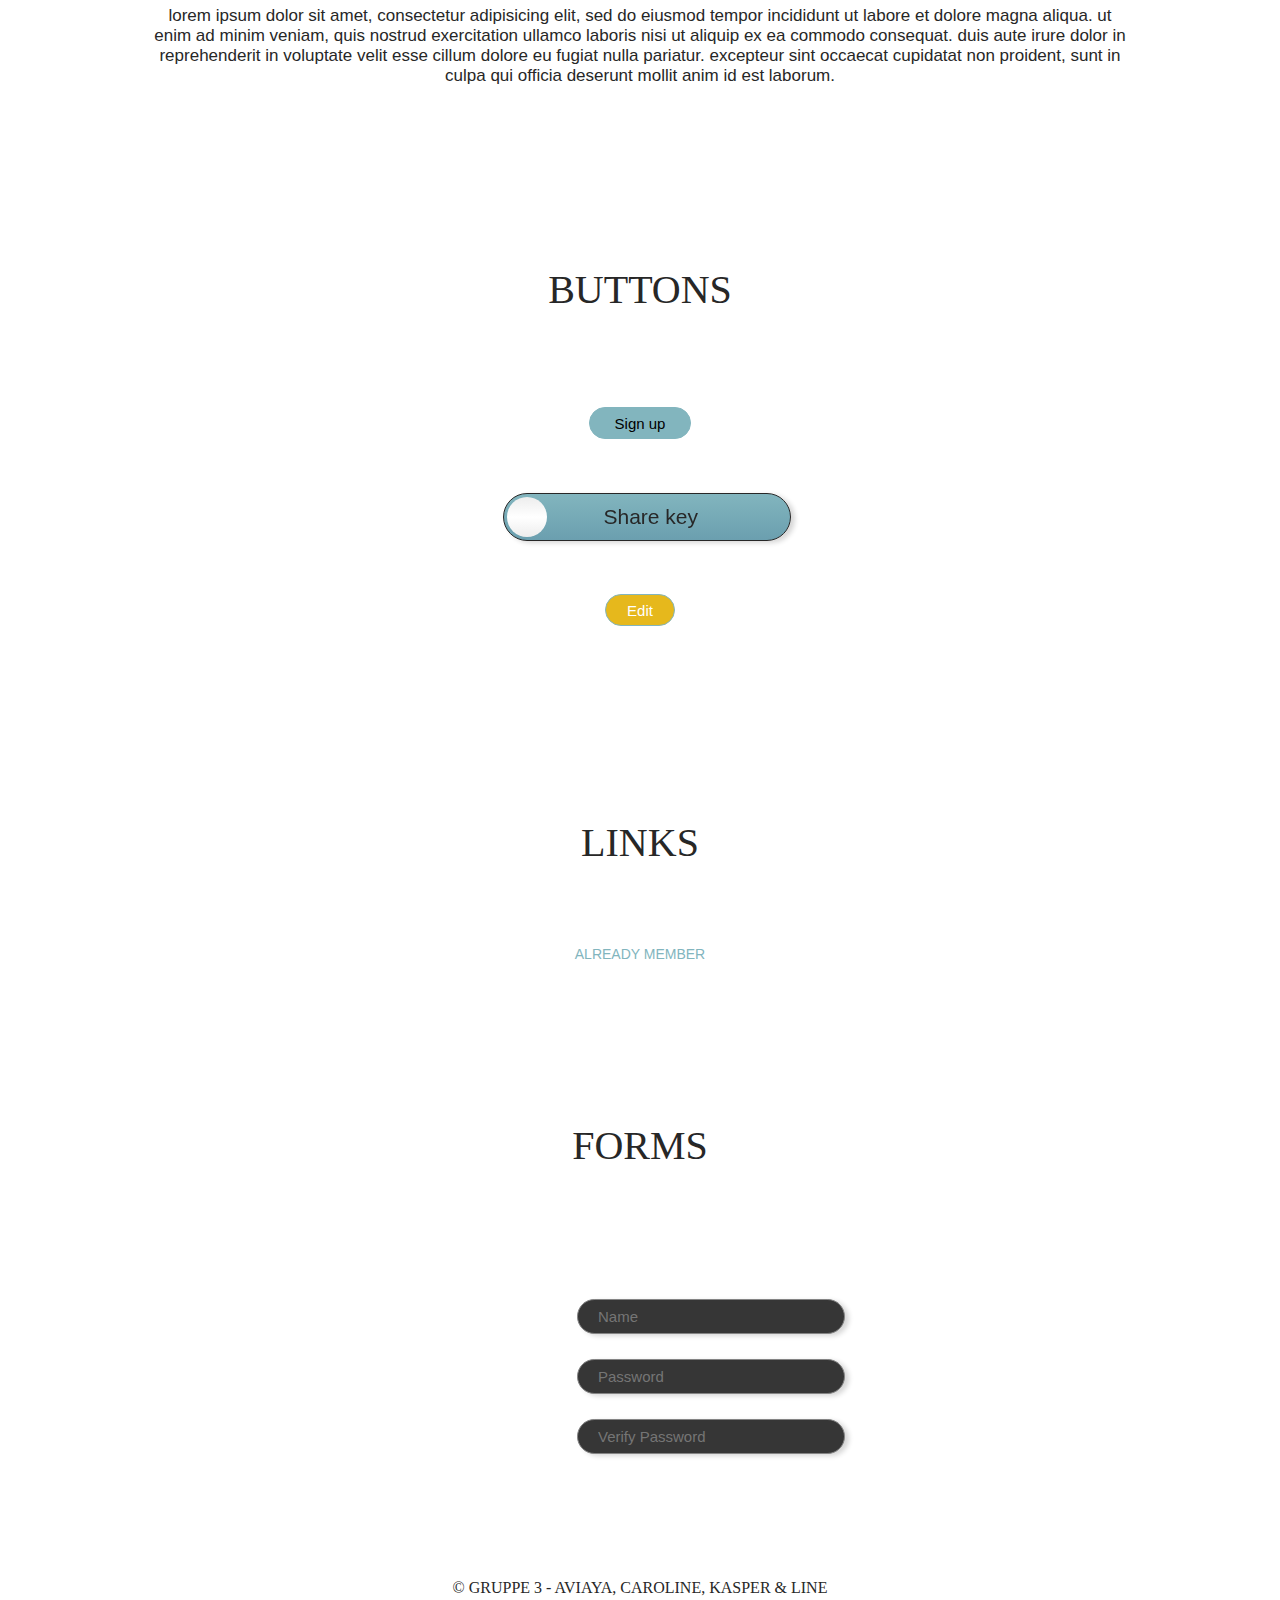
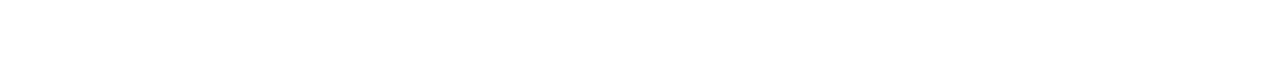
==== commit 158b714e: "h" ====
--- a/styleguide/index.html
+++ b/styleguide/index.html
@@ -51,7 +51,7 @@
   <section id="Logo">
     <h1> Logo </h1>
     <a href="#Typography">
-    <img src="img/Logo_multi.svg" alt="">
+    <img src="Logo_multi.svg" alt="">
   </section>
 
   <section id="Typography">
--- a/styleguide/basic.css
+++ b/styleguide/basic.css
@@ -328,6 +328,8 @@
   display: flex;
   justify-content: center;
   padding-top: 80px;
+  cursor: pointer;
+
 }
 
 #forms{
@@ -340,6 +342,8 @@
   min-height: 50px;
   width: 27%;
   margin-top: -30px;
+  margin-left: 57px;
+
 
 }
 
